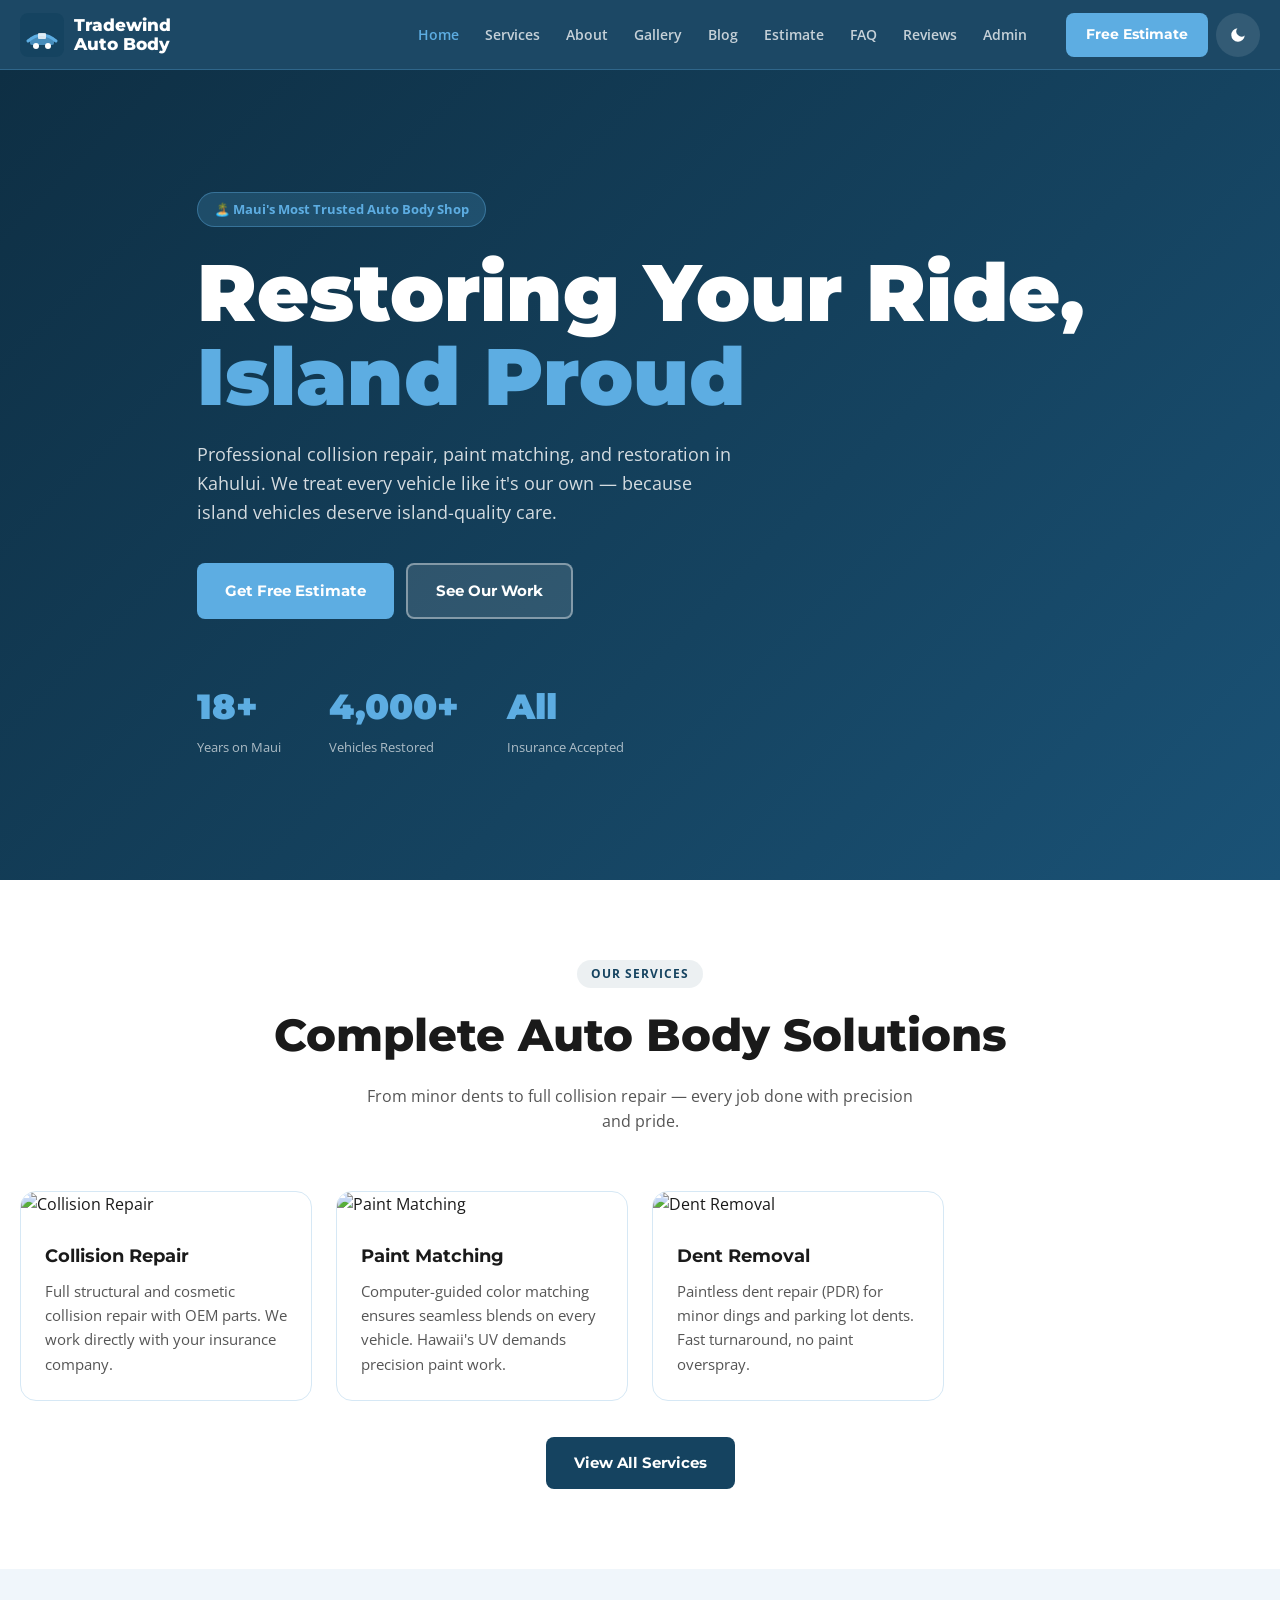
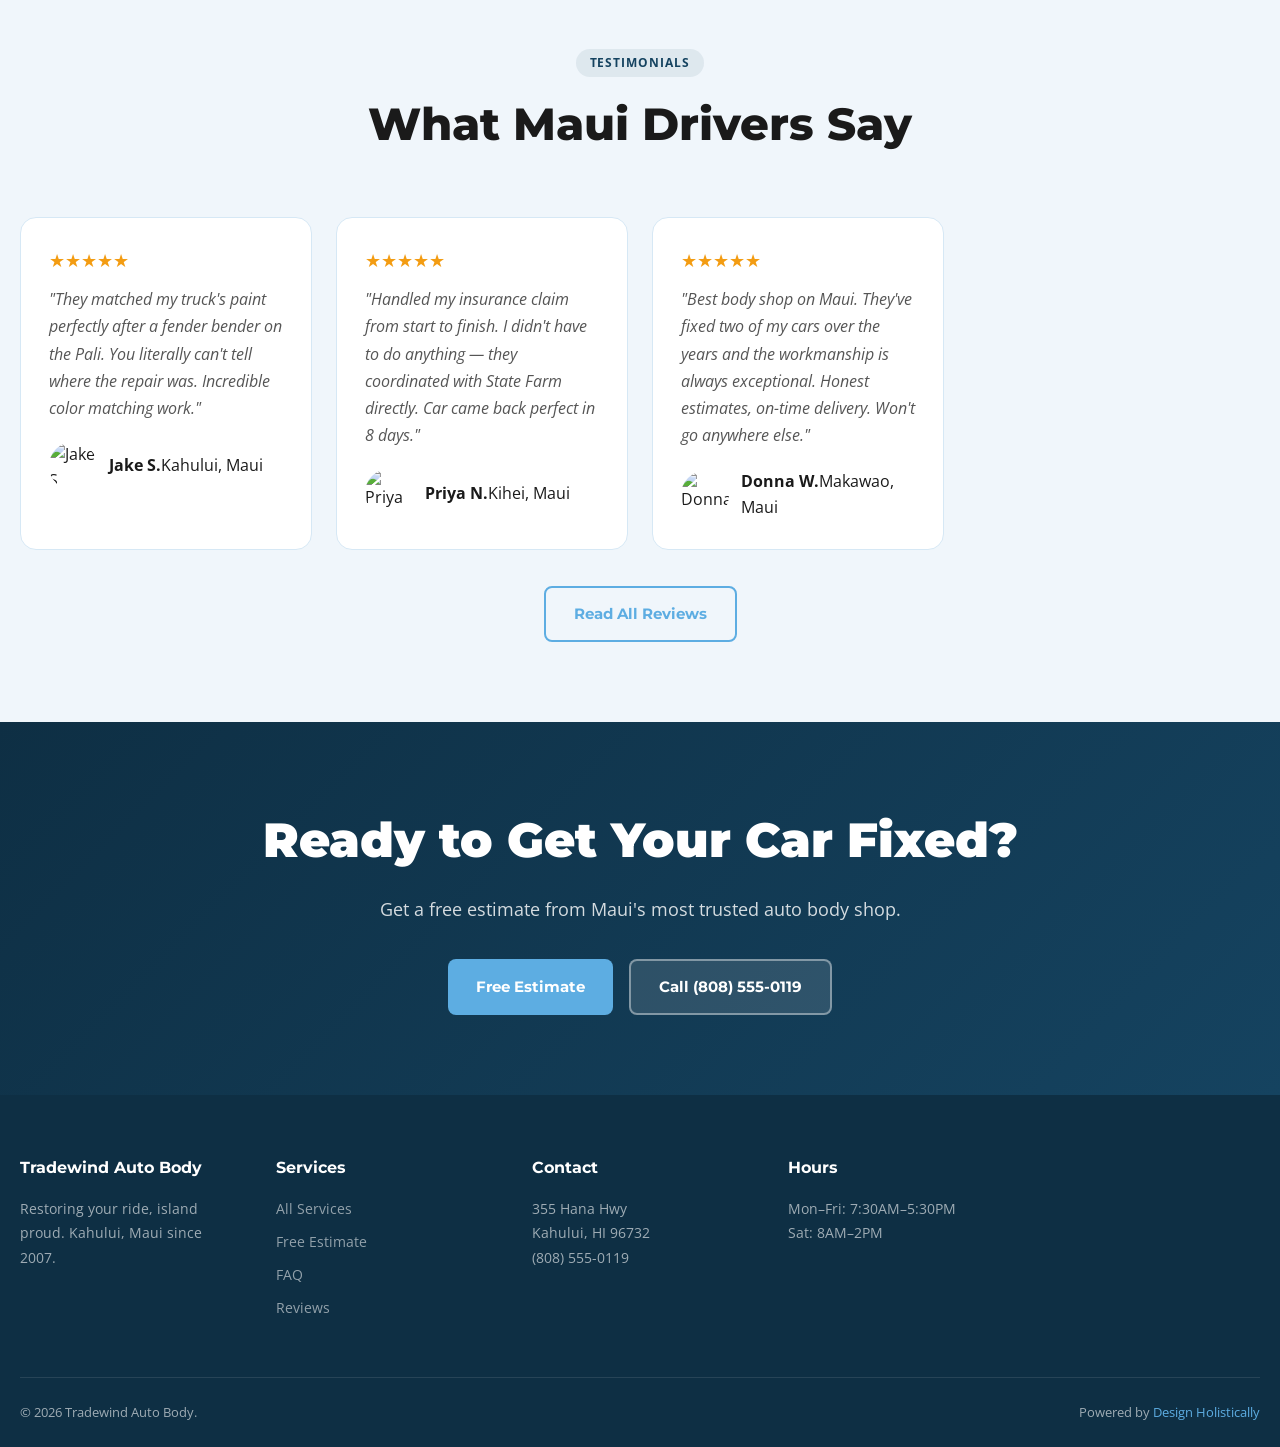
==== index.html @ 69673c3d "Initial commit: Tradewind Auto Body — Hawaii sample site (Kahului, Maui)" ====
<!DOCTYPE html><html lang="en" data-theme="light">
<head><meta charset="UTF-8"><meta name="viewport" content="width=device-width, initial-scale=1.0">
<title>Tradewind Auto Body — Restoring Your Ride, Island Proud | Kahului, Maui</title>
<meta name="description" content="Tradewind Auto Body in Kahului, Maui. Collision repair, paint matching, dent removal, frame straightening, insurance claims. Professional auto body on Maui.">
<meta property="og:title" content="Tradewind Auto Body — Kahului, Maui">
<meta property="og:image" content="https://picsum.photos/1200/630?random=1902">
<link rel="stylesheet" href="css/style.css">
<script type="application/ld+json">{"@context":"https://schema.org","@type":"AutoRepair","name":"Tradewind Auto Body","address":{"@type":"PostalAddress","streetAddress":"355 Hana Hwy","addressLocality":"Kahului","addressRegion":"HI","postalCode":"96732"},"telephone":"(808) 555-0119","priceRange":"$$"}</script>
</head><body>
<header class="site-header"><div class="header-inner">
<a href="index.html" class="logo-wrap"><svg width="44" height="44" viewBox="0 0 44 44" fill="none" aria-hidden="true">
  <rect width="44" height="44" rx="8" fill="#154360"/>
  <path d="M8 28 Q22 16 36 28" stroke="#5DADE2" stroke-width="3" fill="none" stroke-linecap="round"/>
  <rect x="10" y="24" width="24" height="8" rx="2" fill="#5DADE2" opacity="0.7"/>
  <circle cx="16" cy="33" r="3" fill="white"/>
  <circle cx="28" cy="33" r="3" fill="white"/>
  <rect x="18" y="20" width="8" height="6" rx="1" fill="white" opacity="0.8"/>
</svg><span>Tradewind<br>Auto Body</span></a>
<nav class="nav-links"><a href="index.html" class="active">Home</a><a href="services.html">Services</a><a href="about.html">About</a><a href="gallery.html">Gallery</a><a href="blog.html">Blog</a><a href="booking.html">Estimate</a><a href="faq.html">FAQ</a><a href="reviews.html">Reviews</a><a href="admin.html">Admin</a></nav>
<div class="header-actions"><a href="booking.html" class="btn-cta-header">Free Estimate</a><button class="btn-dark-toggle" id="darkToggle" aria-label="Toggle dark mode"><svg viewBox="0 0 24 24"><path d="M21 12.79A9 9 0 1111.21 3 7 7 0 0021 12.79z"/></svg></button><button class="hamburger" id="hamburger" aria-label="Open menu" aria-expanded="false"><span></span><span></span><span></span></button></div>
</div></header>
<nav class="mobile-nav" id="mobileNav"><a href="index.html">Home</a><a href="services.html">Services</a><a href="about.html">About</a><a href="gallery.html">Gallery</a><a href="blog.html">Blog</a><a href="booking.html">Estimate</a><a href="faq.html">FAQ</a><a href="reviews.html">Reviews</a><a href="admin.html">Admin</a></nav>
<section class="hero">
  <div class="hero-bg"></div>
  <div class="hero-content">
    <div class="hero-badge">🏝️ Maui's Most Trusted Auto Body Shop</div>
    <h1>Restoring Your Ride,<br><span>Island Proud</span></h1>
    <p>Professional collision repair, paint matching, and restoration in Kahului. We treat every vehicle like it's our own — because island vehicles deserve island-quality care.</p>
    <div class="hero-ctas">
      <a href="booking.html" class="btn btn-accent">Get Free Estimate</a>
      <a href="gallery.html" class="btn btn-ghost">See Our Work</a>
    </div>
    <div class="hero-stats">
      <div class="hero-stat"><div class="num">18+</div><div class="lbl">Years on Maui</div></div>
      <div class="hero-stat"><div class="num">4,000+</div><div class="lbl">Vehicles Restored</div></div>
      <div class="hero-stat"><div class="num">All</div><div class="lbl">Insurance Accepted</div></div>
    </div>
  </div>
</section>

<section class="section">
  <div class="container">
    <div class="section-header fade-up"><div class="section-tag">Our Services</div><h2>Complete Auto Body Solutions</h2><p>From minor dents to full collision repair — every job done with precision and pride.</p></div>
    <div class="grid-3">
      <div class="card fade-up"><img src="https://picsum.photos/400/280?random=1903" alt="Collision Repair" class="card-img"><div class="card-body"><h3>Collision Repair</h3><p>Full structural and cosmetic collision repair with OEM parts. We work directly with your insurance company.</p></div></div>
      <div class="card fade-up"><img src="https://picsum.photos/400/280?random=1904" alt="Paint Matching" class="card-img"><div class="card-body"><h3>Paint Matching</h3><p>Computer-guided color matching ensures seamless blends on every vehicle. Hawaii's UV demands precision paint work.</p></div></div>
      <div class="card fade-up"><img src="https://picsum.photos/400/280?random=1905" alt="Dent Removal" class="card-img"><div class="card-body"><h3>Dent Removal</h3><p>Paintless dent repair (PDR) for minor dings and parking lot dents. Fast turnaround, no paint overspray.</p></div></div>
    </div>
    <div style="text-align:center;margin-top:36px"><a href="services.html" class="btn btn-primary">View All Services</a></div>
  </div>
</section>

<section class="section section-alt">
  <div class="container">
    <div class="section-header fade-up"><div class="section-tag">Testimonials</div><h2>What Maui Drivers Say</h2></div>
    <div class="grid-3">
      <div class="testimonial-card fade-up"><div class="stars">★★★★★</div><p>"They matched my truck's paint perfectly after a fender bender on the Pali. You literally can't tell where the repair was. Incredible color matching work."</p><div class="testi-author"><img src="https://picsum.photos/48/48?random=1906" alt="Jake S"><div><strong>Jake S.</strong><span>Kahului, Maui</span></div></div></div>
      <div class="testimonial-card fade-up"><div class="stars">★★★★★</div><p>"Handled my insurance claim from start to finish. I didn't have to do anything — they coordinated with State Farm directly. Car came back perfect in 8 days."</p><div class="testi-author"><img src="https://picsum.photos/48/48?random=1907" alt="Priya N"><div><strong>Priya N.</strong><span>Kihei, Maui</span></div></div></div>
      <div class="testimonial-card fade-up"><div class="stars">★★★★★</div><p>"Best body shop on Maui. They've fixed two of my cars over the years and the workmanship is always exceptional. Honest estimates, on-time delivery. Won't go anywhere else."</p><div class="testi-author"><img src="https://picsum.photos/48/48?random=1908" alt="Donna W"><div><strong>Donna W.</strong><span>Makawao, Maui</span></div></div></div>
    </div>
    <div style="text-align:center;margin-top:36px"><a href="reviews.html" class="btn btn-outline">Read All Reviews</a></div>
  </div>
</section>

<section class="cta-section">
  <div class="container"><h2>Ready to Get Your Car Fixed?</h2><p>Get a free estimate from Maui's most trusted auto body shop.</p>
  <div style="display:flex;gap:16px;justify-content:center;flex-wrap:wrap"><a href="booking.html" class="btn btn-accent">Free Estimate</a><a href="tel:8085550119" class="btn btn-ghost">Call (808) 555-0119</a></div></div>
</section>
<footer class="site-footer"><div class="footer-grid">
<div class="footer-col"><h4>Tradewind Auto Body</h4><p>Restoring your ride, island proud. Kahului, Maui since 2007.</p></div>
<div class="footer-col"><h4>Services</h4><a href="services.html">All Services</a><a href="booking.html">Free Estimate</a><a href="faq.html">FAQ</a><a href="reviews.html">Reviews</a></div>
<div class="footer-col"><h4>Contact</h4><p>355 Hana Hwy<br>Kahului, HI 96732<br>(808) 555-0119</p></div>
<div class="footer-col"><h4>Hours</h4><p>Mon–Fri: 7:30AM–5:30PM<br>Sat: 8AM–2PM</p></div>
</div><div class="footer-bottom"><span>© 2026 Tradewind Auto Body.</span><span>Powered by <a href="https://designholistically.com" target="_blank">Design Holistically</a></span></div></footer>
<button class="back-to-top" id="backToTop" aria-label="Back to top">↑</button><script src="js/main.js"></script></body></html>
---- css/style.css ----
@import url('https://fonts.googleapis.com/css2?family=Montserrat:wght@400;500;600;700;800;900&family=Open+Sans:wght@400;600&display=swap');

:root {
  --primary: #154360;
  --primary-dark: #0e2f44;
  --primary-light: #1a5276;
  --accent: #5DADE2;
  --accent-dark: #3498db;
  --bg: #ffffff;
  --bg-alt: #f0f6fb;
  --bg-card: #ffffff;
  --text: #1a1a1a;
  --text-muted: #555;
  --text-light: #888;
  --border: #d6e8f5;
  --shadow: 0 2px 16px rgba(21,67,96,0.08);
  --shadow-lg: 0 8px 40px rgba(21,67,96,0.15);
  --radius: 8px;
  --radius-lg: 16px;
  --header-h: 70px;
  --transition: 0.3s cubic-bezier(0.4,0,0.2,1);
}
[data-theme="dark"] {
  --bg: #080e14;
  --bg-alt: #0d1821;
  --bg-card: #152233;
  --text: #e8f4fc;
  --text-muted: #9abdd4;
  --text-light: #5a8aaa;
  --border: #1e3a52;
}
*, *::before, *::after { box-sizing: border-box; margin: 0; padding: 0; }
html { scroll-behavior: smooth; }
body { font-family: 'Open Sans', sans-serif; background: var(--bg); color: var(--text); line-height: 1.6; transition: background var(--transition), color var(--transition); }

.site-header { position: sticky; top: 0; z-index: 1000; height: var(--header-h); background: rgba(21,67,96,0.97); backdrop-filter: blur(12px); border-bottom: 1px solid rgba(93,173,226,0.3); display: flex; align-items: center; }
.header-inner { width: 100%; max-width: 1280px; margin: 0 auto; padding: 0 20px; display: flex; align-items: center; gap: 16px; }
.logo-wrap { display: flex; align-items: center; gap: 10px; text-decoration: none; color: #fff; }
.logo-wrap span { font-family: 'Montserrat', sans-serif; font-weight: 800; font-size: 1.05rem; line-height: 1.1; }
.nav-links { display: flex; align-items: center; gap: 4px; margin-left: auto; }
.nav-links a { padding: 8px 11px; text-decoration: none; color: rgba(255,255,255,0.75); font-weight: 600; font-size: 0.85rem; transition: color var(--transition); white-space: nowrap; }
.nav-links a:hover, .nav-links a.active { color: var(--accent); }
.header-actions { display: flex; align-items: center; gap: 8px; margin-left: 12px; }
.btn-cta-header { background: var(--accent); color: #fff; padding: 10px 20px; font-family: 'Montserrat', sans-serif; font-weight: 700; font-size: 0.9rem; text-decoration: none; border-radius: var(--radius); min-height: 44px; display: inline-flex; align-items: center; transition: background var(--transition); }
.btn-cta-header:hover { background: var(--accent-dark); }
.btn-dark-toggle { width: 44px; height: 44px; border: none; background: rgba(255,255,255,0.1); border-radius: 50%; cursor: pointer; display: flex; align-items: center; justify-content: center; }
.btn-dark-toggle svg { width: 18px; height: 18px; fill: #fff; }
.hamburger { display: none; flex-direction: column; gap: 5px; background: none; border: none; cursor: pointer; padding: 10px; width: 44px; height: 44px; align-items: center; justify-content: center; }
.hamburger span { display: block; width: 22px; height: 2px; background: #fff; border-radius: 2px; }
.mobile-nav { display: none; position: fixed; inset: 0; top: var(--header-h); background: var(--primary-dark); z-index: 999; padding: 24px 20px; flex-direction: column; gap: 8px; }
.mobile-nav.open { display: flex; }
.mobile-nav a { padding: 14px 16px; text-decoration: none; color: #fff; font-weight: 600; font-size: 1rem; border: 1px solid rgba(93,173,226,0.2); border-radius: var(--radius); }
.mobile-nav a:hover { background: var(--accent); }

.btn { display: inline-flex; align-items: center; justify-content: center; gap: 8px; padding: 14px 28px; border-radius: var(--radius); font-family: 'Montserrat', sans-serif; font-weight: 700; font-size: 0.95rem; cursor: pointer; text-decoration: none; border: none; transition: all var(--transition); min-height: 44px; }
.btn-primary { background: var(--primary); color: #fff; }
.btn-primary:hover { background: var(--primary-dark); transform: translateY(-2px); }
.btn-accent { background: var(--accent); color: #fff; }
.btn-accent:hover { background: var(--accent-dark); transform: translateY(-2px); }
.btn-outline { background: transparent; border: 2px solid var(--accent); color: var(--accent); }
.btn-outline:hover { background: var(--accent); color: #fff; }
.btn-ghost { background: rgba(255,255,255,0.12); color: #fff; border: 2px solid rgba(255,255,255,0.4); }
.btn-ghost:hover { background: rgba(255,255,255,0.22); }

.hero { min-height: 90vh; display: flex; align-items: center; background: linear-gradient(135deg, var(--primary-dark) 0%, var(--primary) 60%, var(--primary-light) 100%); position: relative; overflow: hidden; }
.hero-bg { position: absolute; inset: 0; background-image: url('https://picsum.photos/1280/900?random=1901'); background-size: cover; background-position: center; opacity: 0.15; }
.hero-wave { position: absolute; bottom: 0; left: 0; right: 0; height: 80px; background: url("data:image/svg+xml,%3Csvg xmlns='http://www.w3.org/2000/svg' viewBox='0 0 1440 80'%3E%3Cpath fill='%23ffffff' d='M0,40 C360,80 1080,0 1440,40 L1440,80 L0,80Z'/%3E%3C/svg%3E") no-repeat bottom; background-size: cover; opacity: 0.08; }
.hero-content { position: relative; z-index: 2; max-width: 1280px; margin: 0 auto; padding: 80px 20px; }
.hero-badge { display: inline-flex; align-items: center; gap: 8px; background: rgba(93,173,226,0.2); border: 1px solid rgba(93,173,226,0.4); color: var(--accent); padding: 6px 16px; border-radius: 100px; font-weight: 700; font-size: 0.82rem; margin-bottom: 24px; }
.hero h1 { font-family: 'Montserrat', sans-serif; font-weight: 900; font-size: clamp(2.5rem, 7vw, 5rem); color: #fff; line-height: 1.05; margin-bottom: 20px; }
.hero h1 span { color: var(--accent); }
.hero p { font-size: 1.15rem; color: rgba(255,255,255,0.82); max-width: 540px; margin-bottom: 36px; }
.hero-ctas { display: flex; flex-wrap: wrap; gap: 12px; }
.hero-stats { display: flex; gap: 48px; margin-top: 60px; flex-wrap: wrap; }
.hero-stat .num { font-family: 'Montserrat', sans-serif; font-weight: 900; font-size: 2.2rem; color: var(--accent); }
.hero-stat .lbl { font-size: 0.82rem; color: rgba(255,255,255,0.65); margin-top: 2px; }

.section { padding: 80px 20px; }
.section-alt { background: var(--bg-alt); }
.container { max-width: 1280px; margin: 0 auto; }
.section-header { text-align: center; margin-bottom: 56px; }
.section-tag { display: inline-block; background: rgba(21,67,96,0.08); color: var(--primary); padding: 4px 14px; border-radius: 100px; font-size: 0.78rem; font-weight: 700; text-transform: uppercase; letter-spacing: 0.08em; margin-bottom: 12px; }
.section-header h2 { font-family: 'Montserrat', sans-serif; font-weight: 800; font-size: clamp(1.8rem, 4vw, 2.8rem); margin-bottom: 12px; }
.section-header p { color: var(--text-muted); max-width: 560px; margin: 0 auto; }

.card { background: var(--bg-card); border: 1px solid var(--border); border-radius: var(--radius-lg); overflow: hidden; transition: transform var(--transition), box-shadow var(--transition); }
.card:hover { transform: translateY(-4px); box-shadow: var(--shadow-lg); }
.card-img { width: 100%; height: 200px; object-fit: cover; }
.card-body { padding: 24px; }
.card-body h3 { font-family: 'Montserrat', sans-serif; font-weight: 700; font-size: 1.15rem; margin-bottom: 8px; }
.card-body p { color: var(--text-muted); font-size: 0.95rem; }
.price-tag { display: inline-block; background: var(--primary); color: #fff; padding: 4px 12px; border-radius: var(--radius); font-weight: 700; font-size: 0.85rem; margin-top: 12px; }

.grid-3 { display: grid; grid-template-columns: repeat(auto-fill, minmax(280px, 1fr)); gap: 24px; }
.grid-2 { display: grid; grid-template-columns: repeat(auto-fill, minmax(380px, 1fr)); gap: 28px; }

.testimonial-card { background: var(--bg-card); border: 1px solid var(--border); border-radius: var(--radius-lg); padding: 28px; }
.stars { color: #f39c12; font-size: 1.1rem; margin-bottom: 12px; }
.testimonial-card p { color: var(--text-muted); font-style: italic; margin-bottom: 20px; line-height: 1.7; }
.testi-author { display: flex; align-items: center; gap: 12px; }
.testi-author img { width: 48px; height: 48px; border-radius: 50%; object-fit: cover; }

.page-hero { background: linear-gradient(135deg, var(--primary-dark), var(--primary)); padding: 80px 20px; text-align: center; color: #fff; }
.page-hero h1 { font-family: 'Montserrat', sans-serif; font-weight: 900; font-size: clamp(2rem, 5vw, 3.5rem); margin-bottom: 12px; }
.page-hero p { font-size: 1.1rem; opacity: 0.82; }

.gallery-grid { display: grid; grid-template-columns: repeat(auto-fill, minmax(260px, 1fr)); gap: 16px; }
.gallery-item { border-radius: var(--radius); overflow: hidden; aspect-ratio: 4/3; position: relative; cursor: pointer; }
.gallery-item img { width: 100%; height: 100%; object-fit: cover; transition: transform 0.4s ease; }
.gallery-item:hover img { transform: scale(1.05); }
.gallery-overlay { position: absolute; inset: 0; background: rgba(21,67,96,0.8); opacity: 0; display: flex; align-items: center; justify-content: center; color: #fff; font-weight: 700; font-size: 0.9rem; transition: opacity var(--transition); }
.gallery-item:hover .gallery-overlay { opacity: 1; }

.faq-item { border: 1px solid var(--border); border-radius: var(--radius); margin-bottom: 12px; overflow: hidden; }
.faq-question { padding: 18px 20px; cursor: pointer; display: flex; justify-content: space-between; align-items: center; font-weight: 700; background: var(--bg-card); }
.faq-question:hover { background: var(--bg-alt); }
.faq-answer { padding: 0 20px; max-height: 0; overflow: hidden; transition: max-height 0.4s ease, padding 0.3s; color: var(--text-muted); line-height: 1.7; }
.faq-answer.open { max-height: 400px; padding: 16px 20px; }
.faq-icon { font-size: 1.2rem; color: var(--accent); transition: transform var(--transition); }
.faq-item.open .faq-icon { transform: rotate(45deg); }

.review-card { background: var(--bg-card); border: 1px solid var(--border); border-radius: var(--radius-lg); padding: 24px; }
.review-platform { font-size: 0.8rem; color: var(--text-light); margin-bottom: 8px; }
.review-text { color: var(--text-muted); font-style: italic; margin: 12px 0 16px; line-height: 1.7; }
.reviewer { display: flex; align-items: center; gap: 10px; }
.reviewer img { width: 44px; height: 44px; border-radius: 50%; object-fit: cover; }

.booking-steps { display: flex; justify-content: center; gap: 0; margin-bottom: 48px; flex-wrap: wrap; }
.step-indicator { display: flex; align-items: center; }
.step-dot { width: 36px; height: 36px; border-radius: 50%; display: flex; align-items: center; justify-content: center; font-weight: 800; font-size: 0.85rem; border: 2px solid var(--border); background: var(--bg-card); color: var(--text-muted); transition: all var(--transition); }
.step-dot.active { background: var(--primary); border-color: var(--primary); color: #fff; }
.step-dot.done { background: var(--accent); border-color: var(--accent); color: #fff; }
.step-line { width: 60px; height: 2px; background: var(--border); }
.step-line.done { background: var(--accent); }
.booking-form-wrap { max-width: 640px; margin: 0 auto; background: var(--bg-card); border: 1px solid var(--border); border-radius: var(--radius-lg); padding: 40px 32px; }
.form-step { display: none; }
.form-step.active { display: block; }
.form-step h3 { font-family: 'Montserrat', sans-serif; font-weight: 800; font-size: 1.5rem; margin-bottom: 24px; }
.form-group { margin-bottom: 20px; }
.form-group label { display: block; font-weight: 700; margin-bottom: 6px; font-size: 0.85rem; }
.form-group input, .form-group select, .form-group textarea { width: 100%; padding: 12px 16px; border: 1px solid var(--border); border-radius: var(--radius); background: var(--bg); color: var(--text); font-size: 0.95rem; font-family: inherit; }
.form-group input:focus, .form-group select:focus, .form-group textarea:focus { outline: none; border-color: var(--accent); }
.service-options { display: grid; grid-template-columns: 1fr 1fr; gap: 12px; }
.service-opt { border: 2px solid var(--border); border-radius: var(--radius); padding: 16px; cursor: pointer; transition: all var(--transition); text-align: center; }
.service-opt:hover, .service-opt.selected { border-color: var(--accent); background: rgba(93,173,226,0.05); }
.service-opt strong { display: block; font-weight: 800; font-size: 0.95rem; margin-bottom: 4px; }
.service-opt span { font-size: 0.8rem; color: var(--text-muted); }
.form-nav { display: flex; gap: 12px; margin-top: 28px; }

.cta-section { background: linear-gradient(135deg, var(--primary-dark), var(--primary)); color: #fff; padding: 80px 20px; text-align: center; }
.cta-section h2 { font-family: 'Montserrat', sans-serif; font-weight: 900; font-size: clamp(2rem, 4vw, 3rem); margin-bottom: 16px; }
.cta-section p { opacity: 0.82; margin-bottom: 36px; font-size: 1.1rem; }

.about-story { display: grid; grid-template-columns: 1fr 1fr; gap: 60px; align-items: center; }
.about-story img { width: 100%; border-radius: var(--radius-lg); aspect-ratio: 4/3; object-fit: cover; }
.values-grid { display: grid; grid-template-columns: repeat(auto-fill, minmax(220px, 1fr)); gap: 24px; }
.value-card { background: var(--bg-card); border: 1px solid var(--border); border-radius: var(--radius); padding: 28px; text-align: center; }
.value-icon { font-size: 2.5rem; margin-bottom: 12px; }
.value-card h3 { font-family: 'Montserrat', sans-serif; font-weight: 700; margin-bottom: 8px; }
.team-grid { display: grid; grid-template-columns: repeat(auto-fill, minmax(220px, 1fr)); gap: 24px; }
.team-card { background: var(--bg-card); border: 1px solid var(--border); border-radius: var(--radius-lg); overflow: hidden; text-align: center; }
.team-card img { width: 100%; height: 220px; object-fit: cover; }
.team-card-body { padding: 20px; }
.team-card-body strong { display: block; font-family: 'Montserrat', sans-serif; font-weight: 700; margin-bottom: 4px; }

.article-hero { height: 400px; position: relative; overflow: hidden; }
.article-hero img { width: 100%; height: 100%; object-fit: cover; }
.article-hero-overlay { position: absolute; inset: 0; background: linear-gradient(to top, rgba(0,0,0,0.75), transparent); display: flex; align-items: flex-end; padding: 40px; }
.article-hero-overlay h1 { font-family: 'Montserrat', sans-serif; font-weight: 900; font-size: clamp(1.8rem, 4vw, 3rem); color: #fff; max-width: 800px; line-height: 1.2; }
.article-body { max-width: 760px; margin: 0 auto; padding: 48px 20px; }
.article-body h2 { font-family: 'Montserrat', sans-serif; font-weight: 800; font-size: 1.6rem; margin: 32px 0 12px; }
.article-body p { color: var(--text-muted); line-height: 1.8; margin-bottom: 20px; }
.article-body ul { color: var(--text-muted); padding-left: 28px; margin-bottom: 20px; line-height: 1.8; }
.article-meta { display: flex; gap: 16px; flex-wrap: wrap; align-items: center; padding: 20px 0; border-bottom: 1px solid var(--border); margin-bottom: 32px; }
.blog-cat { background: rgba(21,67,96,0.1); color: var(--primary); padding: 3px 10px; border-radius: 100px; font-size: 0.78rem; font-weight: 700; }
.blog-date { font-size: 0.82rem; color: var(--text-light); }
.article-img-mid { width: 100%; border-radius: var(--radius); margin: 24px 0; aspect-ratio: 16/9; object-fit: cover; }

.blog-card { background: var(--bg-card); border: 1px solid var(--border); border-radius: var(--radius-lg); overflow: hidden; transition: transform var(--transition), box-shadow var(--transition); }
.blog-card:hover { transform: translateY(-4px); box-shadow: var(--shadow-lg); }
.blog-card img { width: 100%; height: 200px; object-fit: cover; }
.blog-card-body { padding: 24px; }
.blog-card-body h3 { font-family: 'Montserrat', sans-serif; font-weight: 700; font-size: 1.05rem; margin-bottom: 8px; }
.blog-card-body p { color: var(--text-muted); font-size: 0.9rem; }
.blog-card-body a { display: inline-flex; align-items: center; gap: 6px; color: var(--accent); font-weight: 700; text-decoration: none; margin-top: 14px; font-size: 0.9rem; }

.site-footer { background: var(--primary-dark); color: rgba(255,255,255,0.6); padding: 60px 20px 24px; }
.footer-grid { display: grid; grid-template-columns: repeat(auto-fill, minmax(200px, 1fr)); gap: 40px; max-width: 1280px; margin: 0 auto 48px; }
.footer-col h4 { font-family: 'Montserrat', sans-serif; font-weight: 700; color: #fff; margin-bottom: 16px; }
.footer-col a { display: block; color: rgba(255,255,255,0.55); text-decoration: none; margin-bottom: 10px; font-size: 0.9rem; transition: color var(--transition); }
.footer-col a:hover { color: var(--accent); }
.footer-col p { font-size: 0.9rem; line-height: 1.7; }
.footer-bottom { max-width: 1280px; margin: 0 auto; padding-top: 24px; border-top: 1px solid rgba(255,255,255,0.1); display: flex; justify-content: space-between; align-items: center; flex-wrap: wrap; gap: 12px; font-size: 0.82rem; }
.footer-bottom a { color: var(--accent); text-decoration: none; }

.back-to-top { position: fixed; bottom: 28px; right: 28px; width: 44px; height: 44px; background: var(--accent); color: #fff; border: none; border-radius: 50%; cursor: pointer; display: flex; align-items: center; justify-content: center; font-size: 1.2rem; opacity: 0; transform: translateY(20px); transition: all var(--transition); z-index: 900; }
.back-to-top.visible { opacity: 1; transform: translateY(0); }
.back-to-top:hover { background: var(--accent-dark); }

.fade-up { opacity: 0; transform: translateY(30px); transition: opacity 0.6s ease, transform 0.6s ease; }
.fade-up.visible { opacity: 1; transform: translateY(0); }
.fade-left { opacity: 0; transform: translateX(-30px); transition: opacity 0.6s ease, transform 0.6s ease; }
.fade-left.visible { opacity: 1; transform: translateX(0); }

.login-overlay { position: fixed; inset: 0; background: var(--bg); z-index: 9999; display: flex; align-items: center; justify-content: center; }
.login-box { background: var(--bg-card); border: 1px solid var(--border); border-radius: var(--radius-lg); padding: 48px 40px; width: 100%; max-width: 420px; text-align: center; }
.login-box h2 { font-family: 'Montserrat', sans-serif; font-weight: 900; font-size: 1.8rem; margin-bottom: 8px; }
.admin-layout { display: flex; }
.admin-sidebar { width: 240px; background: var(--bg-card); border-right: 1px solid var(--border); min-height: 100vh; padding: 24px 0; flex-shrink: 0; }
.admin-main { flex: 1; padding: 32px; overflow-x: auto; }
.admin-nav a { display: flex; align-items: center; gap: 10px; padding: 12px 20px; color: var(--text-muted); text-decoration: none; font-weight: 600; font-size: 0.9rem; transition: all var(--transition); }
.admin-nav a:hover, .admin-nav a.active { color: var(--primary); background: rgba(21,67,96,0.08); border-left: 3px solid var(--primary); }
.stat-card { background: var(--bg-card); border: 1px solid var(--border); border-radius: var(--radius); padding: 20px 24px; }
.stat-card .val { font-family: 'Montserrat', sans-serif; font-weight: 900; font-size: 2rem; color: var(--primary); }
.stat-card .label { font-size: 0.85rem; color: var(--text-muted); margin-top: 4px; }
.admin-table { width: 100%; border-collapse: collapse; background: var(--bg-card); font-size: 0.9rem; }
.admin-table th { background: var(--bg-alt); padding: 12px 16px; text-align: left; font-weight: 700; font-size: 0.82rem; text-transform: uppercase; letter-spacing: 0.04em; color: var(--text-muted); }
.admin-table td { padding: 12px 16px; border-top: 1px solid var(--border); }
.badge { display: inline-block; padding: 3px 10px; border-radius: 100px; font-size: 0.78rem; font-weight: 700; }
.badge-green { background: rgba(39,174,96,0.1); color: #1a7a42; }
.badge-yellow { background: rgba(241,196,15,0.15); color: #8a6a00; }
.badge-red { background: rgba(192,57,43,0.1); color: #c0392b; }

@media (max-width: 768px) {
  .nav-links { display: none; }
  .hamburger { display: flex; }
  .about-story { grid-template-columns: 1fr; gap: 32px; }
  .service-options { grid-template-columns: 1fr; }
  .admin-sidebar { display: none; }
  .booking-form-wrap { padding: 28px 20px; }
  .grid-2 { grid-template-columns: 1fr; }
  .step-line { width: 30px; }
  .footer-bottom { flex-direction: column; text-align: center; }
}
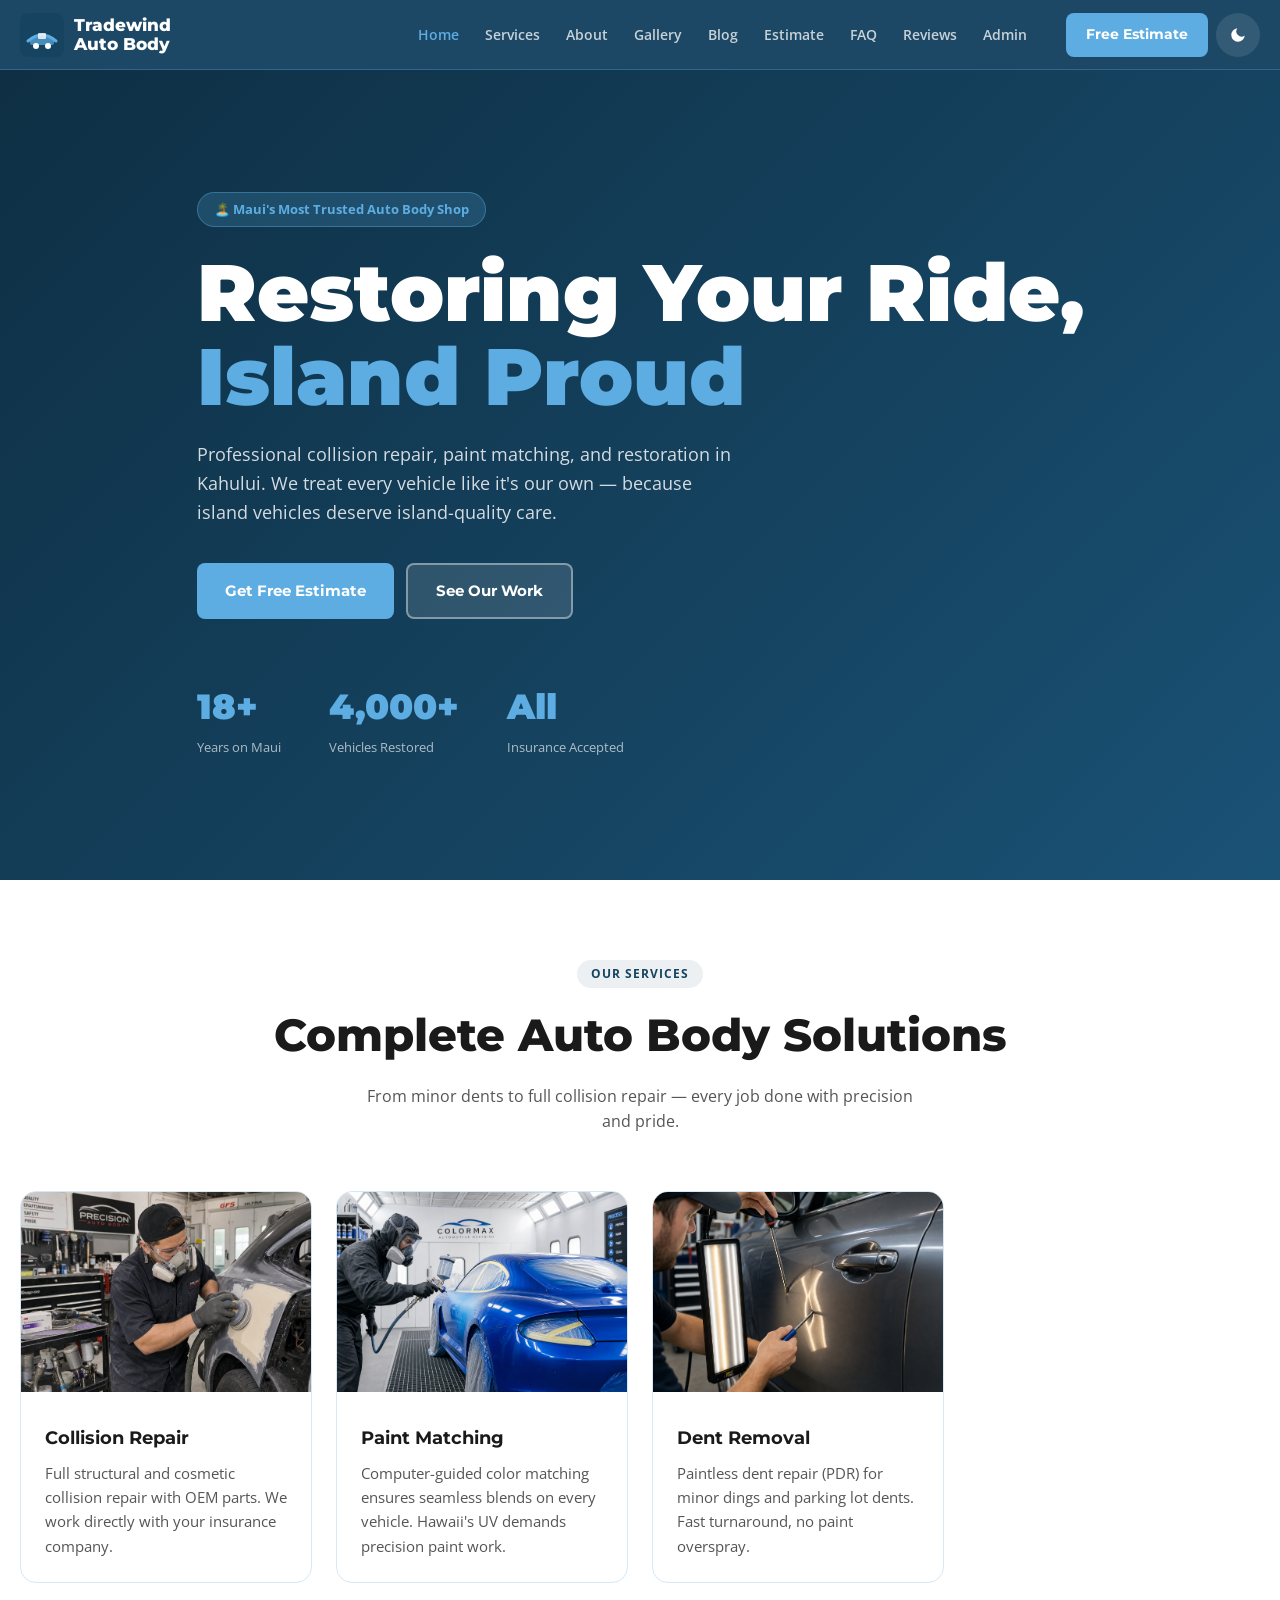
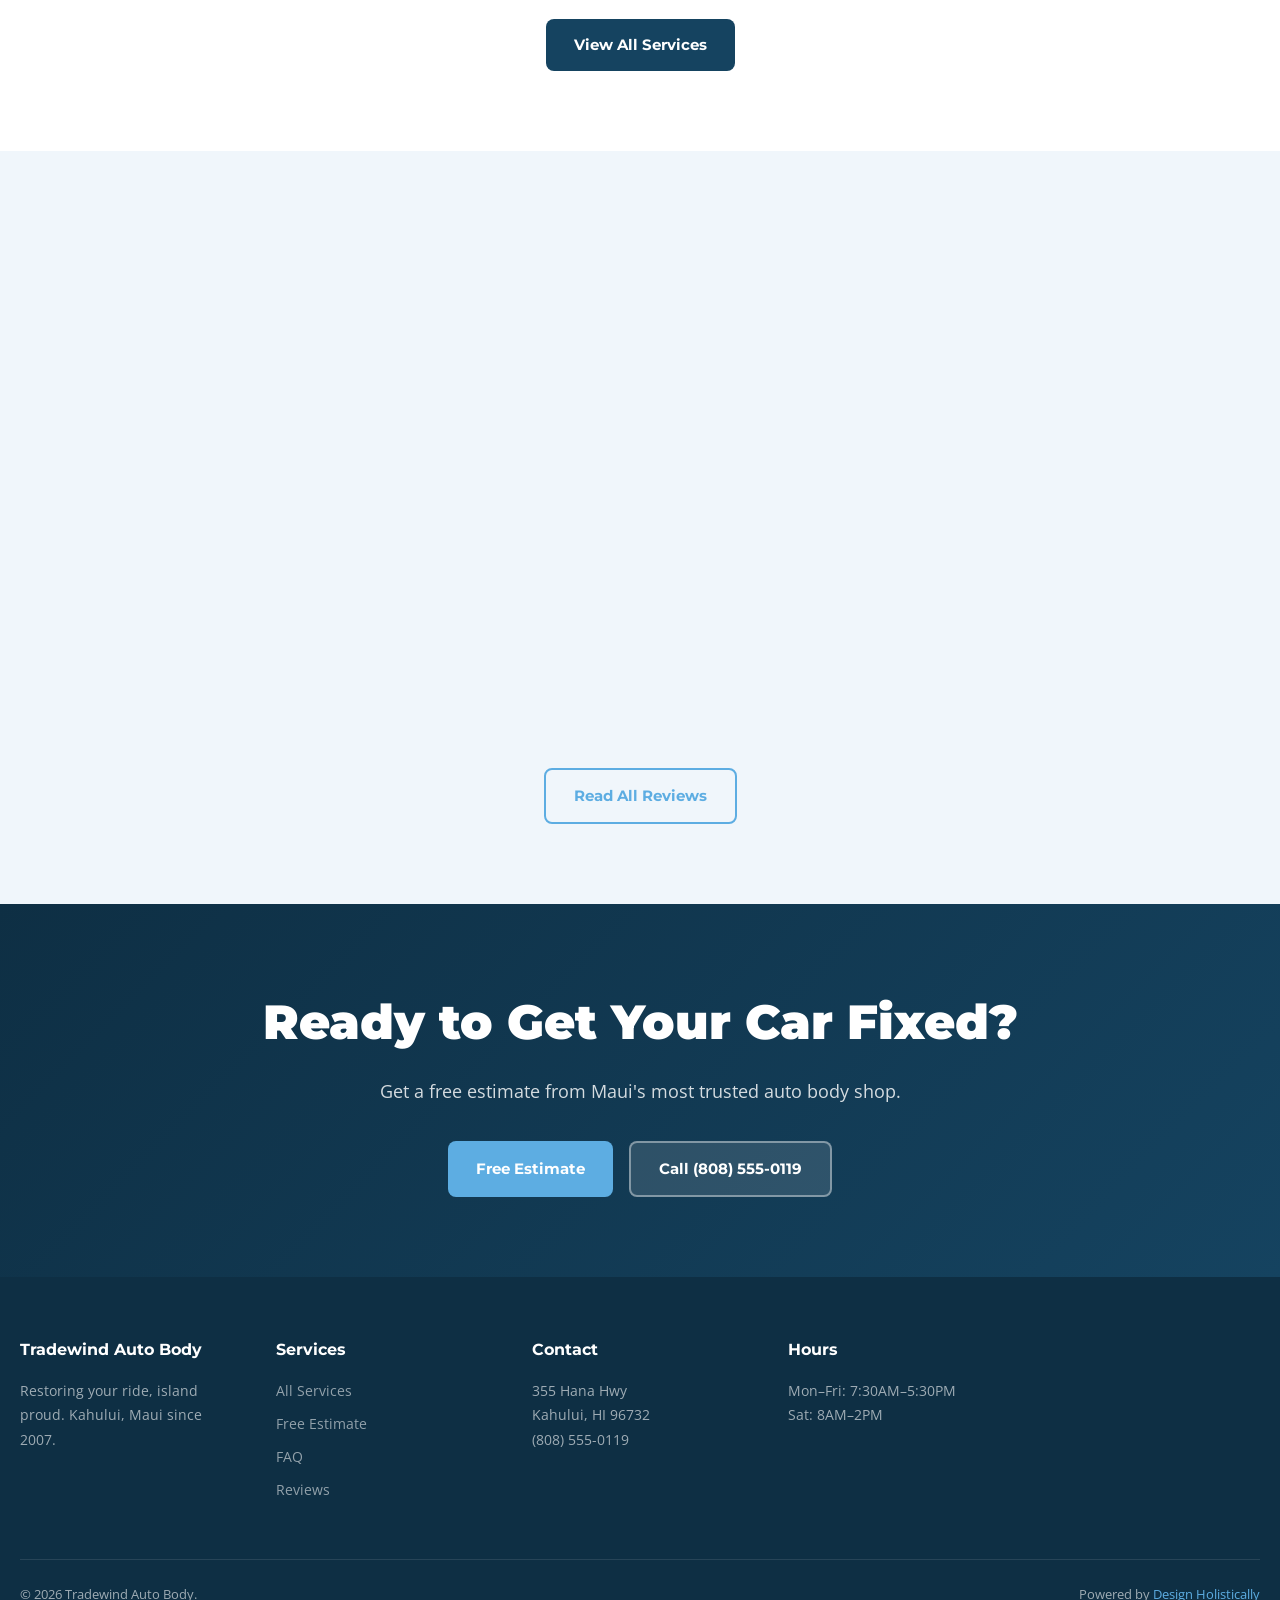
==== commit d821aef7: "Initial commit: Tradewind Auto Body — Hawaii sample site (Kahului, Maui)" ====
--- a/index.html
+++ b/index.html
@@ -3,7 +3,7 @@
 <title>Tradewind Auto Body — Restoring Your Ride, Island Proud | Kahului, Maui</title>
 <meta name="description" content="Tradewind Auto Body in Kahului, Maui. Collision repair, paint matching, dent removal, frame straightening, insurance claims. Professional auto body on Maui.">
 <meta property="og:title" content="Tradewind Auto Body — Kahului, Maui">
-<meta property="og:image" content="https://picsum.photos/1200/630?random=1902">
+<meta property="og:image" content="images/hero.png">
 <link rel="stylesheet" href="css/style.css">
 <script type="application/ld+json">{"@context":"https://schema.org","@type":"AutoRepair","name":"Tradewind Auto Body","address":{"@type":"PostalAddress","streetAddress":"355 Hana Hwy","addressLocality":"Kahului","addressRegion":"HI","postalCode":"96732"},"telephone":"(808) 555-0119","priceRange":"$$"}</script>
 </head><body>
@@ -42,9 +42,9 @@
   <div class="container">
     <div class="section-header fade-up"><div class="section-tag">Our Services</div><h2>Complete Auto Body Solutions</h2><p>From minor dents to full collision repair — every job done with precision and pride.</p></div>
     <div class="grid-3">
-      <div class="card fade-up"><img src="https://picsum.photos/400/280?random=1903" alt="Collision Repair" class="card-img"><div class="card-body"><h3>Collision Repair</h3><p>Full structural and cosmetic collision repair with OEM parts. We work directly with your insurance company.</p></div></div>
-      <div class="card fade-up"><img src="https://picsum.photos/400/280?random=1904" alt="Paint Matching" class="card-img"><div class="card-body"><h3>Paint Matching</h3><p>Computer-guided color matching ensures seamless blends on every vehicle. Hawaii's UV demands precision paint work.</p></div></div>
-      <div class="card fade-up"><img src="https://picsum.photos/400/280?random=1905" alt="Dent Removal" class="card-img"><div class="card-body"><h3>Dent Removal</h3><p>Paintless dent repair (PDR) for minor dings and parking lot dents. Fast turnaround, no paint overspray.</p></div></div>
+      <div class="card fade-up"><img src="images/service-collision.png" alt="Collision Repair" class="card-img"><div class="card-body"><h3>Collision Repair</h3><p>Full structural and cosmetic collision repair with OEM parts. We work directly with your insurance company.</p></div></div>
+      <div class="card fade-up"><img src="images/service-paint.png" alt="Paint Matching" class="card-img"><div class="card-body"><h3>Paint Matching</h3><p>Computer-guided color matching ensures seamless blends on every vehicle. Hawaii's UV demands precision paint work.</p></div></div>
+      <div class="card fade-up"><img src="images/service-dent.png" alt="Dent Removal" class="card-img"><div class="card-body"><h3>Dent Removal</h3><p>Paintless dent repair (PDR) for minor dings and parking lot dents. Fast turnaround, no paint overspray.</p></div></div>
     </div>
     <div style="text-align:center;margin-top:36px"><a href="services.html" class="btn btn-primary">View All Services</a></div>
   </div>
@@ -54,9 +54,9 @@
   <div class="container">
     <div class="section-header fade-up"><div class="section-tag">Testimonials</div><h2>What Maui Drivers Say</h2></div>
     <div class="grid-3">
-      <div class="testimonial-card fade-up"><div class="stars">★★★★★</div><p>"They matched my truck's paint perfectly after a fender bender on the Pali. You literally can't tell where the repair was. Incredible color matching work."</p><div class="testi-author"><img src="https://picsum.photos/48/48?random=1906" alt="Jake S"><div><strong>Jake S.</strong><span>Kahului, Maui</span></div></div></div>
-      <div class="testimonial-card fade-up"><div class="stars">★★★★★</div><p>"Handled my insurance claim from start to finish. I didn't have to do anything — they coordinated with State Farm directly. Car came back perfect in 8 days."</p><div class="testi-author"><img src="https://picsum.photos/48/48?random=1907" alt="Priya N"><div><strong>Priya N.</strong><span>Kihei, Maui</span></div></div></div>
-      <div class="testimonial-card fade-up"><div class="stars">★★★★★</div><p>"Best body shop on Maui. They've fixed two of my cars over the years and the workmanship is always exceptional. Honest estimates, on-time delivery. Won't go anywhere else."</p><div class="testi-author"><img src="https://picsum.photos/48/48?random=1908" alt="Donna W"><div><strong>Donna W.</strong><span>Makawao, Maui</span></div></div></div>
+      <div class="testimonial-card fade-up"><div class="stars">★★★★★</div><p>"They matched my truck's paint perfectly after a fender bender on the Pali. You literally can't tell where the repair was. Incredible color matching work."</p><div class="testi-author"><img src="images/avatar-1.png" alt="Jake S"><div><strong>Jake S.</strong><span>Kahului, Maui</span></div></div></div>
+      <div class="testimonial-card fade-up"><div class="stars">★★★★★</div><p>"Handled my insurance claim from start to finish. I didn't have to do anything — they coordinated with State Farm directly. Car came back perfect in 8 days."</p><div class="testi-author"><img src="images/avatar-2.png" alt="Priya N"><div><strong>Priya N.</strong><span>Kihei, Maui</span></div></div></div>
+      <div class="testimonial-card fade-up"><div class="stars">★★★★★</div><p>"Best body shop on Maui. They've fixed two of my cars over the years and the workmanship is always exceptional. Honest estimates, on-time delivery. Won't go anywhere else."</p><div class="testi-author"><img src="images/avatar-3.png" alt="Donna W"><div><strong>Donna W.</strong><span>Makawao, Maui</span></div></div></div>
     </div>
     <div style="text-align:center;margin-top:36px"><a href="reviews.html" class="btn btn-outline">Read All Reviews</a></div>
   </div>
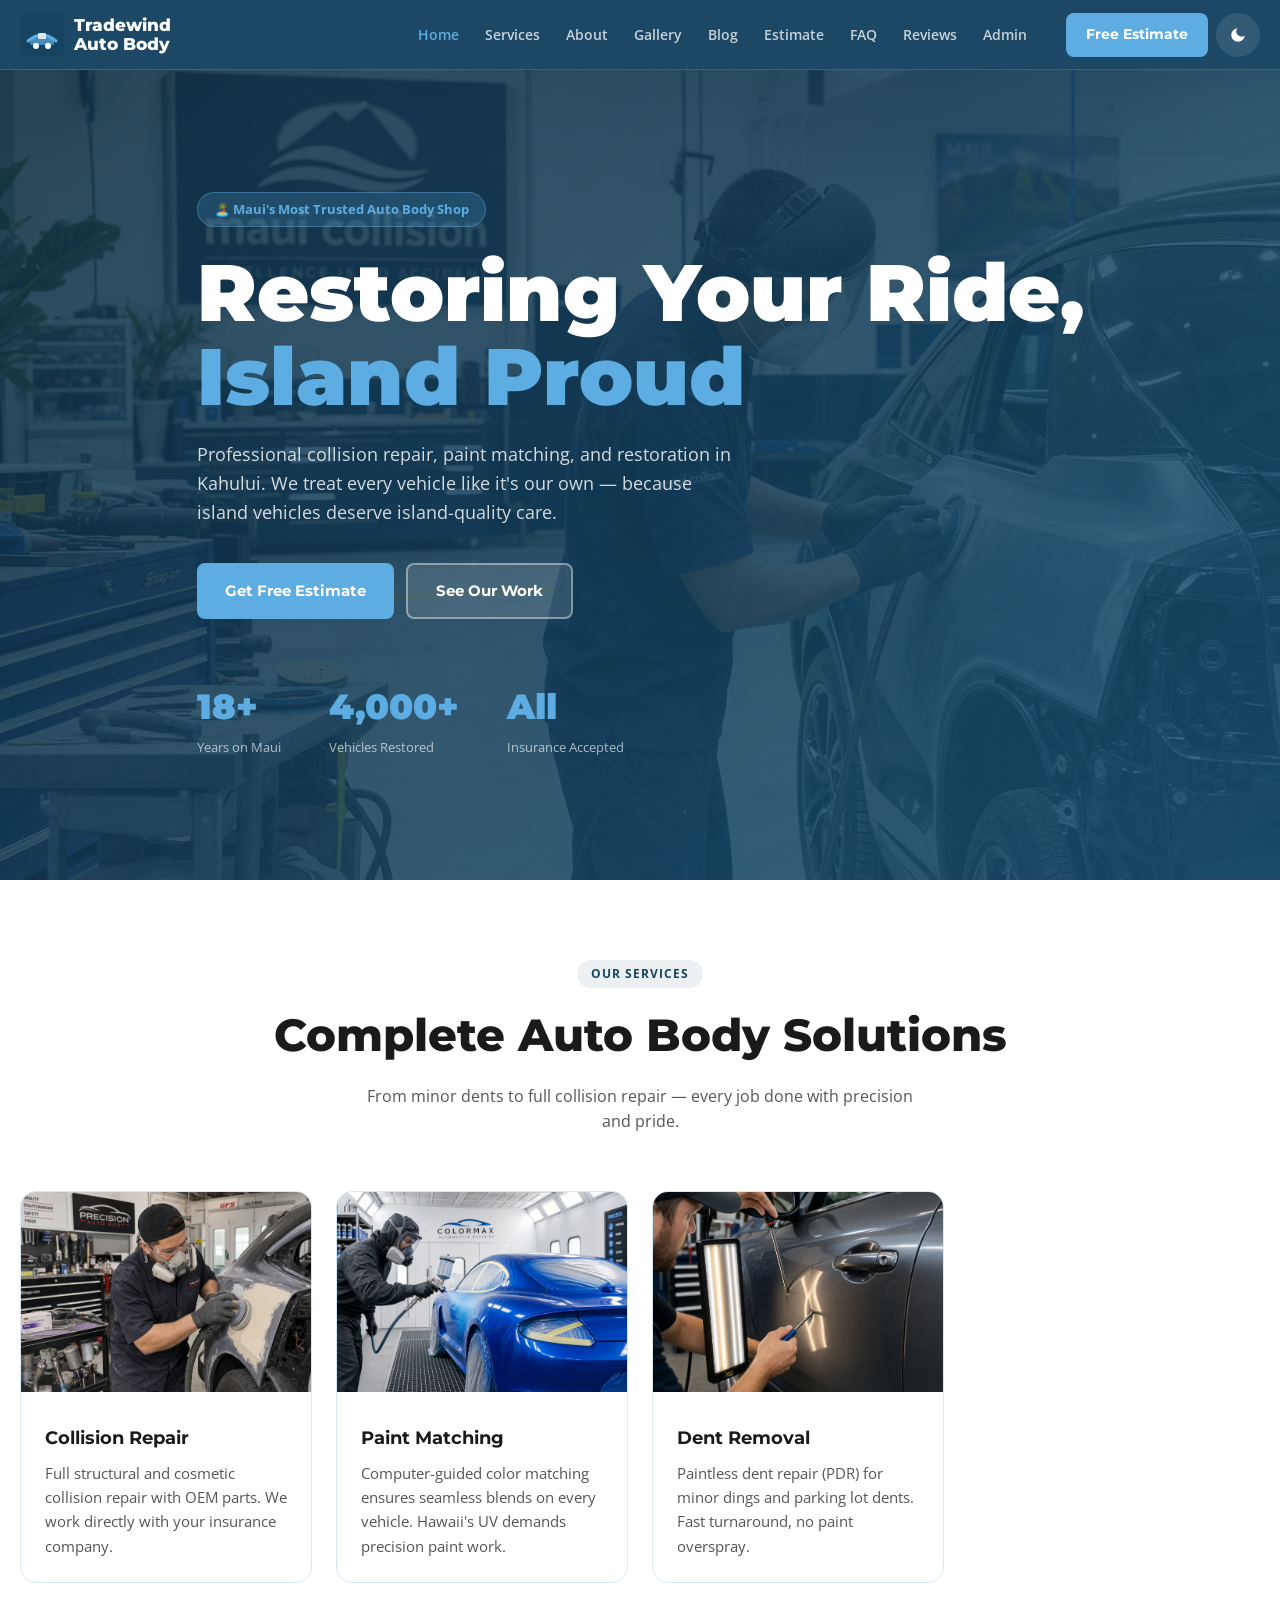
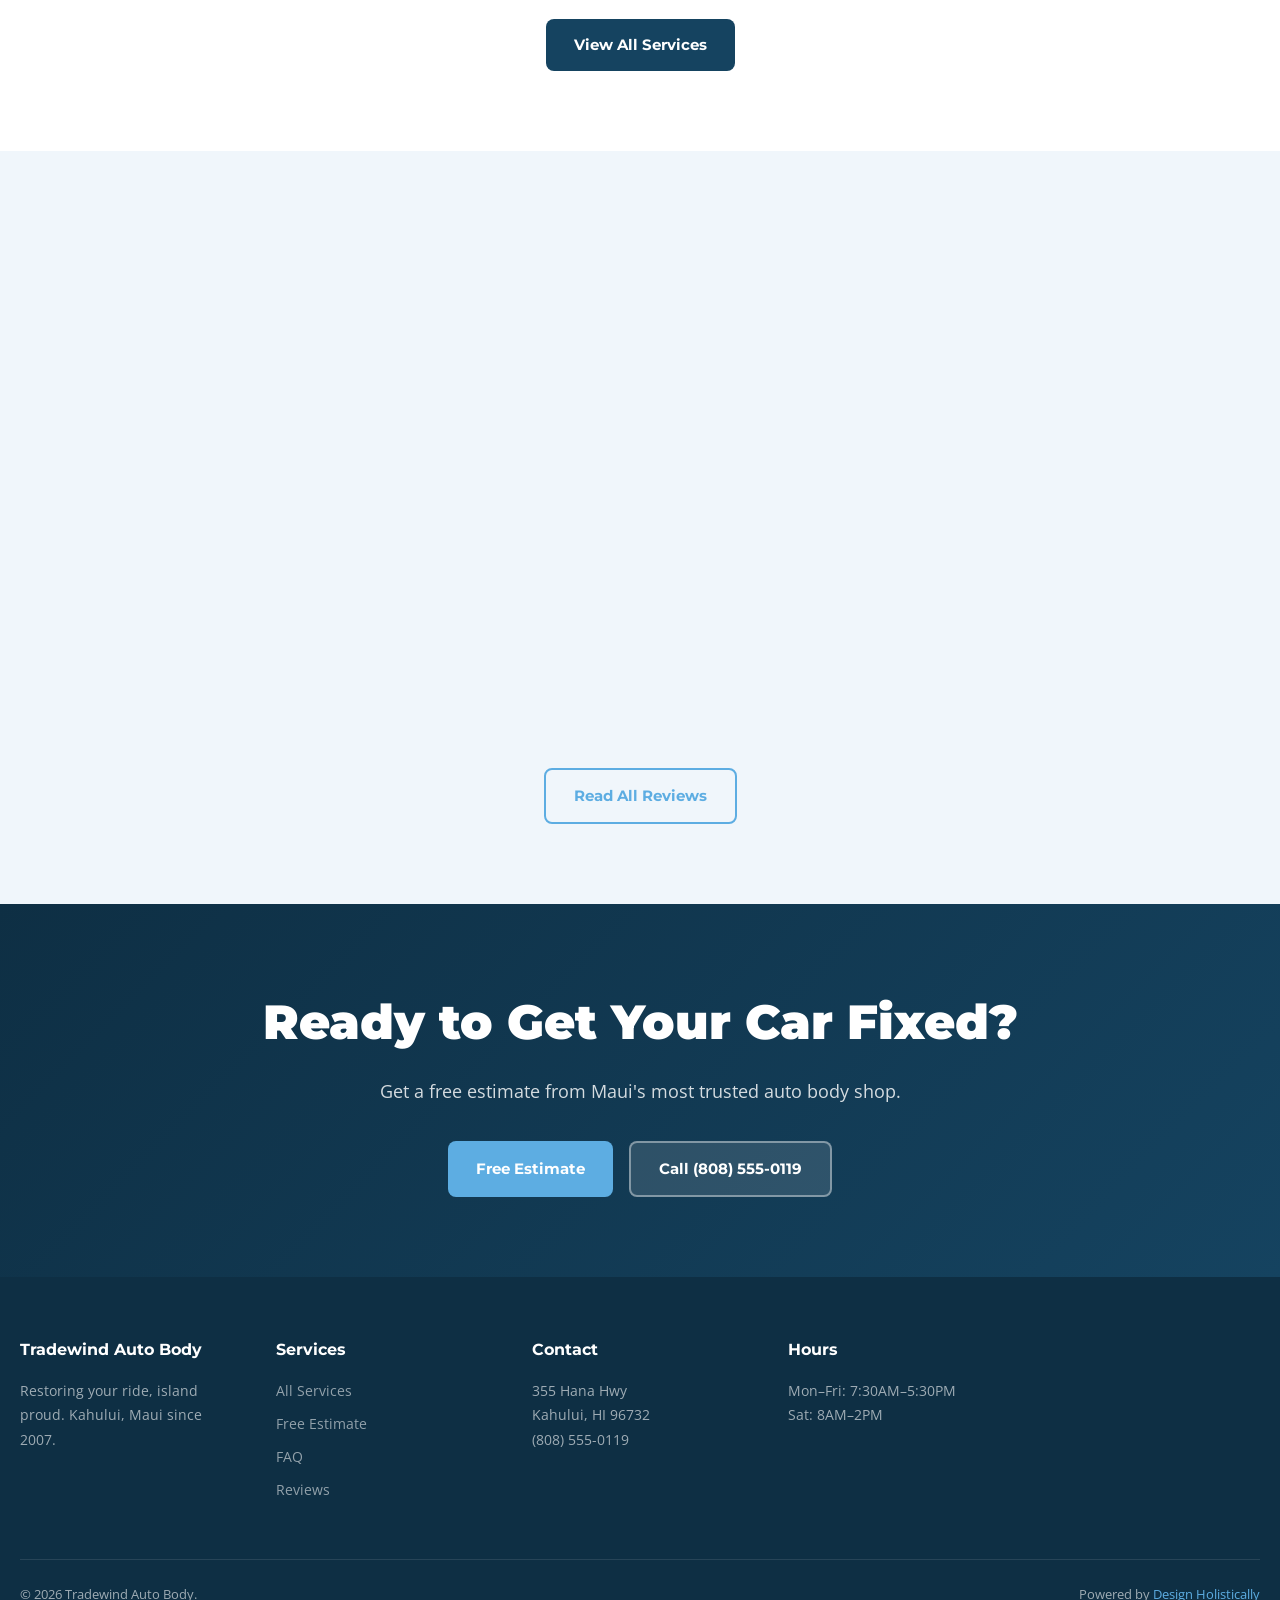
==== commit 4b84fcce: "feat: replace all picsum placeholders with AI-generated photorealistic images" ====
--- a/index.html
+++ b/index.html
@@ -21,7 +21,7 @@
 </div></header>
 <nav class="mobile-nav" id="mobileNav"><a href="index.html">Home</a><a href="services.html">Services</a><a href="about.html">About</a><a href="gallery.html">Gallery</a><a href="blog.html">Blog</a><a href="booking.html">Estimate</a><a href="faq.html">FAQ</a><a href="reviews.html">Reviews</a><a href="admin.html">Admin</a></nav>
 <section class="hero">
-  <div class="hero-bg"></div>
+  <div class="hero-bg"><img src="images/hero.png" alt="Tradewind Auto Body Hawaii" loading="eager" style="width:100%;height:100%;object-fit:cover;position:absolute;inset:0;"></div>
   <div class="hero-content">
     <div class="hero-badge">🏝️ Maui's Most Trusted Auto Body Shop</div>
     <h1>Restoring Your Ride,<br><span>Island Proud</span></h1>
--- a/css/style.css
+++ b/css/style.css
@@ -63,7 +63,7 @@
 .btn-ghost:hover { background: rgba(255,255,255,0.22); }
 
 .hero { min-height: 90vh; display: flex; align-items: center; background: linear-gradient(135deg, var(--primary-dark) 0%, var(--primary) 60%, var(--primary-light) 100%); position: relative; overflow: hidden; }
-.hero-bg { position: absolute; inset: 0; background-image: url('https://picsum.photos/1280/900?random=1901'); background-size: cover; background-position: center; opacity: 0.15; }
+.hero-bg { position: absolute; inset: 0; background-image: url('../images/hero.png'); background-size: cover; background-position: center; opacity: 0.15; }
 .hero-wave { position: absolute; bottom: 0; left: 0; right: 0; height: 80px; background: url("data:image/svg+xml,%3Csvg xmlns='http://www.w3.org/2000/svg' viewBox='0 0 1440 80'%3E%3Cpath fill='%23ffffff' d='M0,40 C360,80 1080,0 1440,40 L1440,80 L0,80Z'/%3E%3C/svg%3E") no-repeat bottom; background-size: cover; opacity: 0.08; }
 .hero-content { position: relative; z-index: 2; max-width: 1280px; margin: 0 auto; padding: 80px 20px; }
 .hero-badge { display: inline-flex; align-items: center; gap: 8px; background: rgba(93,173,226,0.2); border: 1px solid rgba(93,173,226,0.4); color: var(--accent); padding: 6px 16px; border-radius: 100px; font-weight: 700; font-size: 0.82rem; margin-bottom: 24px; }
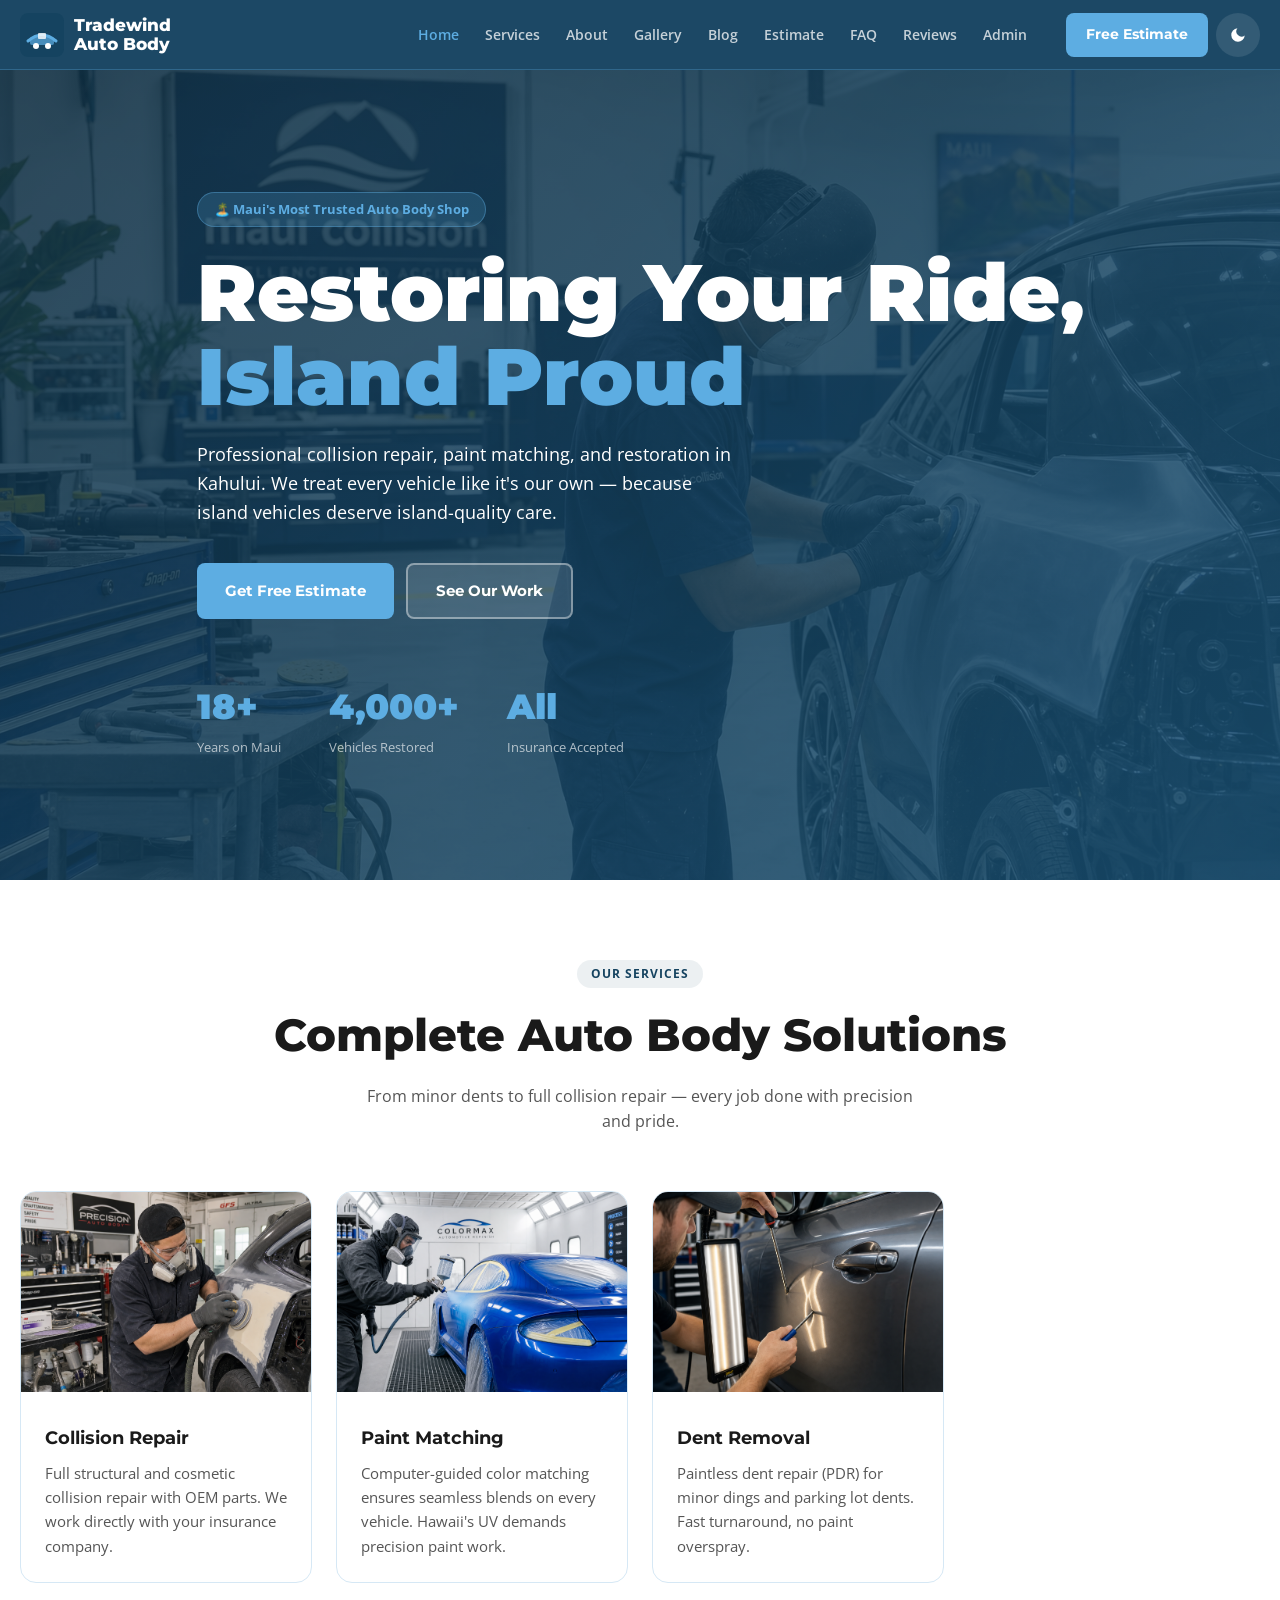
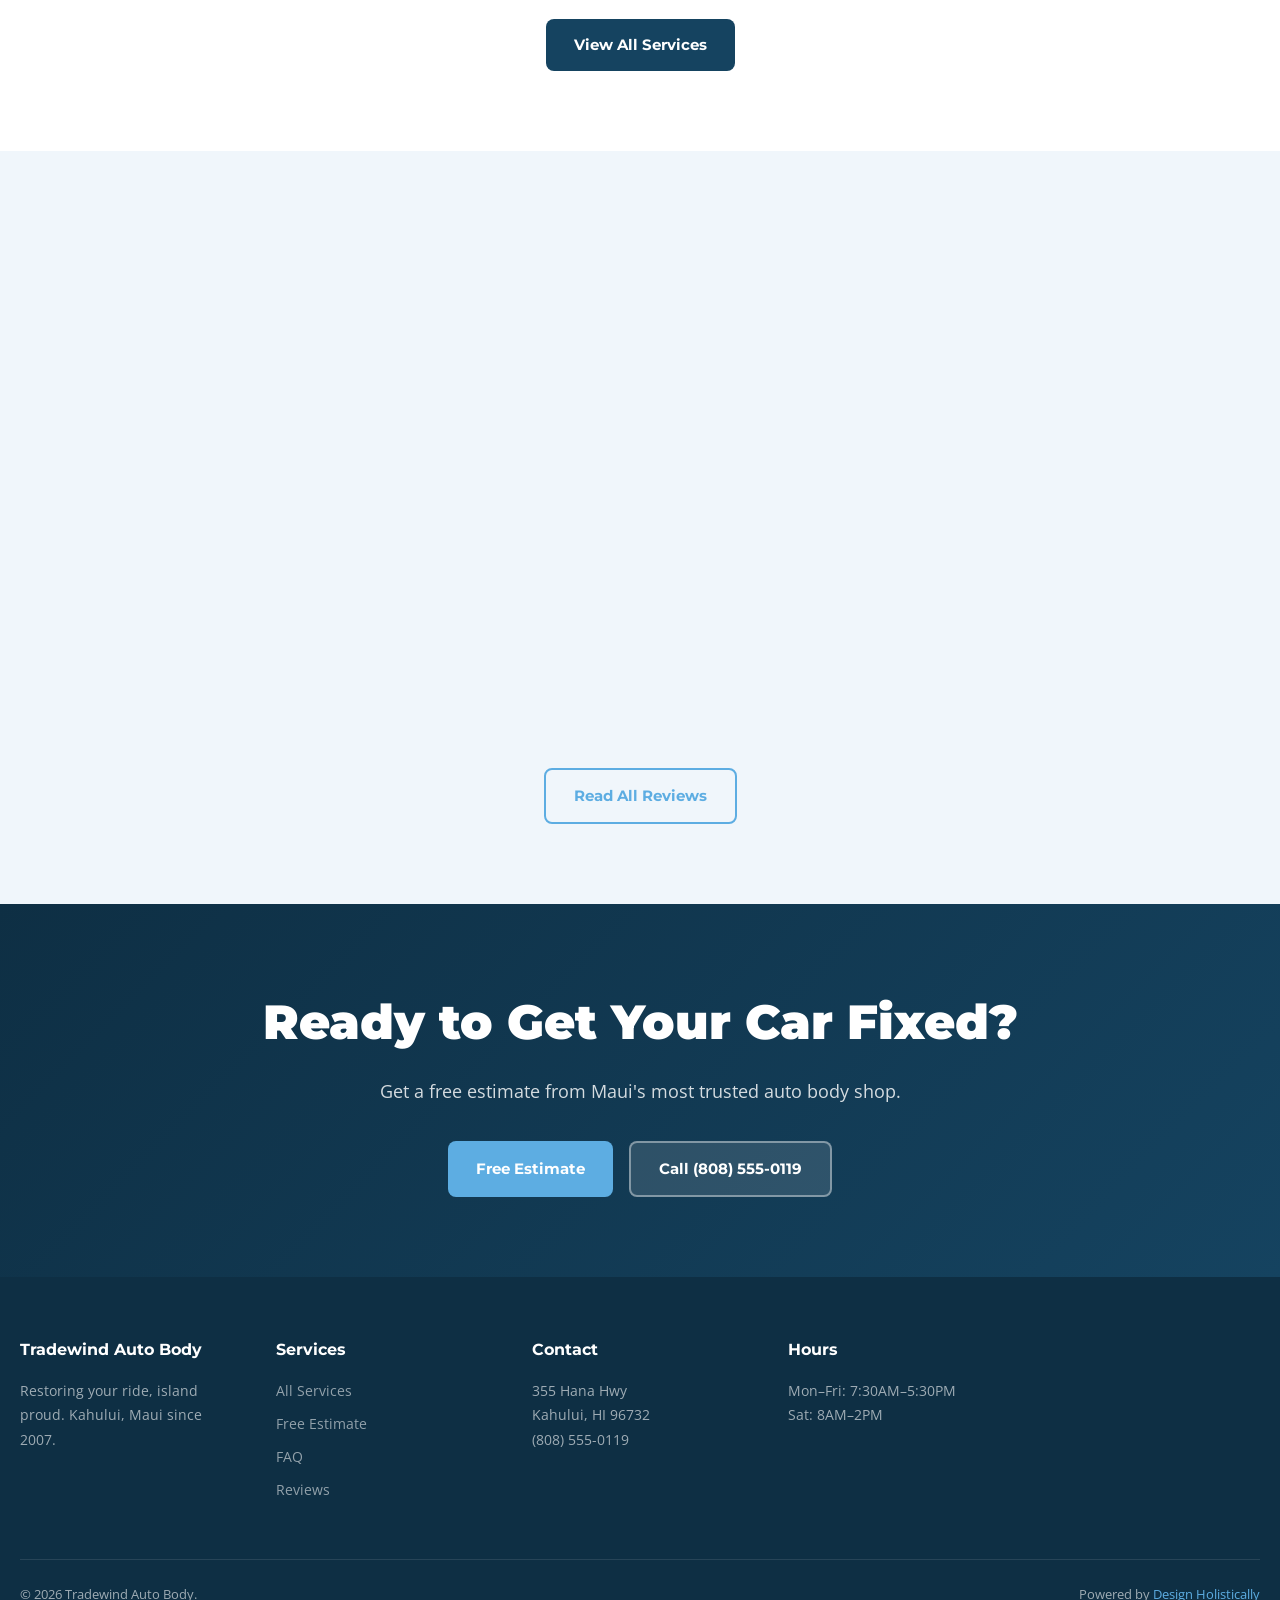
==== commit ef030d1d: "feat: replace all picsum placeholders with AI-generated photorealistic images" ====
--- a/index.html
+++ b/index.html
@@ -6,6 +6,10 @@
 <meta property="og:image" content="images/hero.png">
 <link rel="stylesheet" href="css/style.css">
 <script type="application/ld+json">{"@context":"https://schema.org","@type":"AutoRepair","name":"Tradewind Auto Body","address":{"@type":"PostalAddress","streetAddress":"355 Hana Hwy","addressLocality":"Kahului","addressRegion":"HI","postalCode":"96732"},"telephone":"(808) 555-0119","priceRange":"$$"}</script>
+  <link rel="icon" type="image/x-icon" href="images/favicon.ico">
+  <link rel="icon" type="image/png" sizes="32x32" href="images/favicon-32x32.png">
+  <link rel="icon" type="image/png" sizes="16x16" href="images/favicon-16x16.png">
+  <link rel="apple-touch-icon" sizes="180x180" href="images/apple-touch-icon.png">
 </head><body>
 <header class="site-header"><div class="header-inner">
 <a href="index.html" class="logo-wrap"><svg width="44" height="44" viewBox="0 0 44 44" fill="none" aria-hidden="true">
--- a/css/style.css
+++ b/css/style.css
@@ -232,3 +232,8 @@
   .step-line { width: 30px; }
   .footer-bottom { flex-direction: column; text-align: center; }
 }
+
+.hero h1, .hero p, .hero-content, .hero .eyebrow-label, .hero .tag { color: #fff !important; }
+
+[data-theme="dark"] .hero { background: transparent !important; }
+[data-theme="dark"] .hero-bg img { opacity: 1 !important; }
